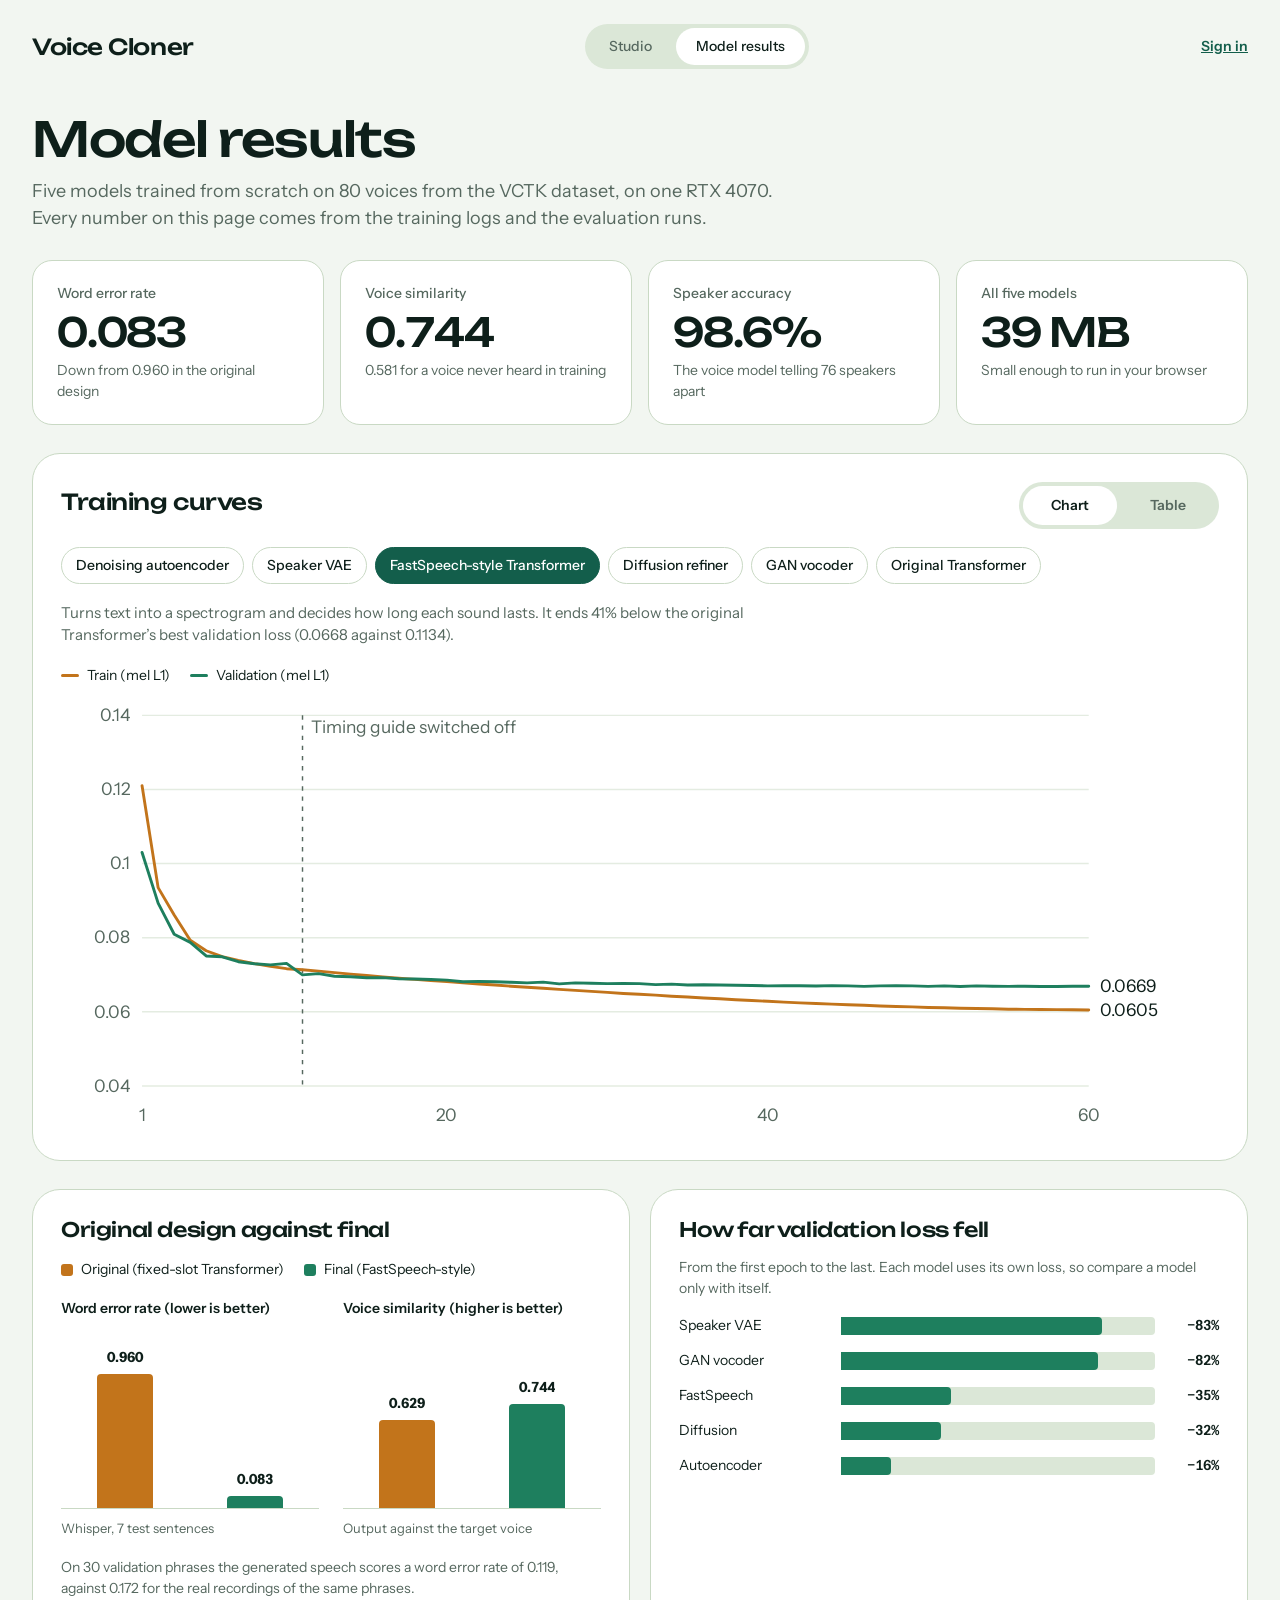
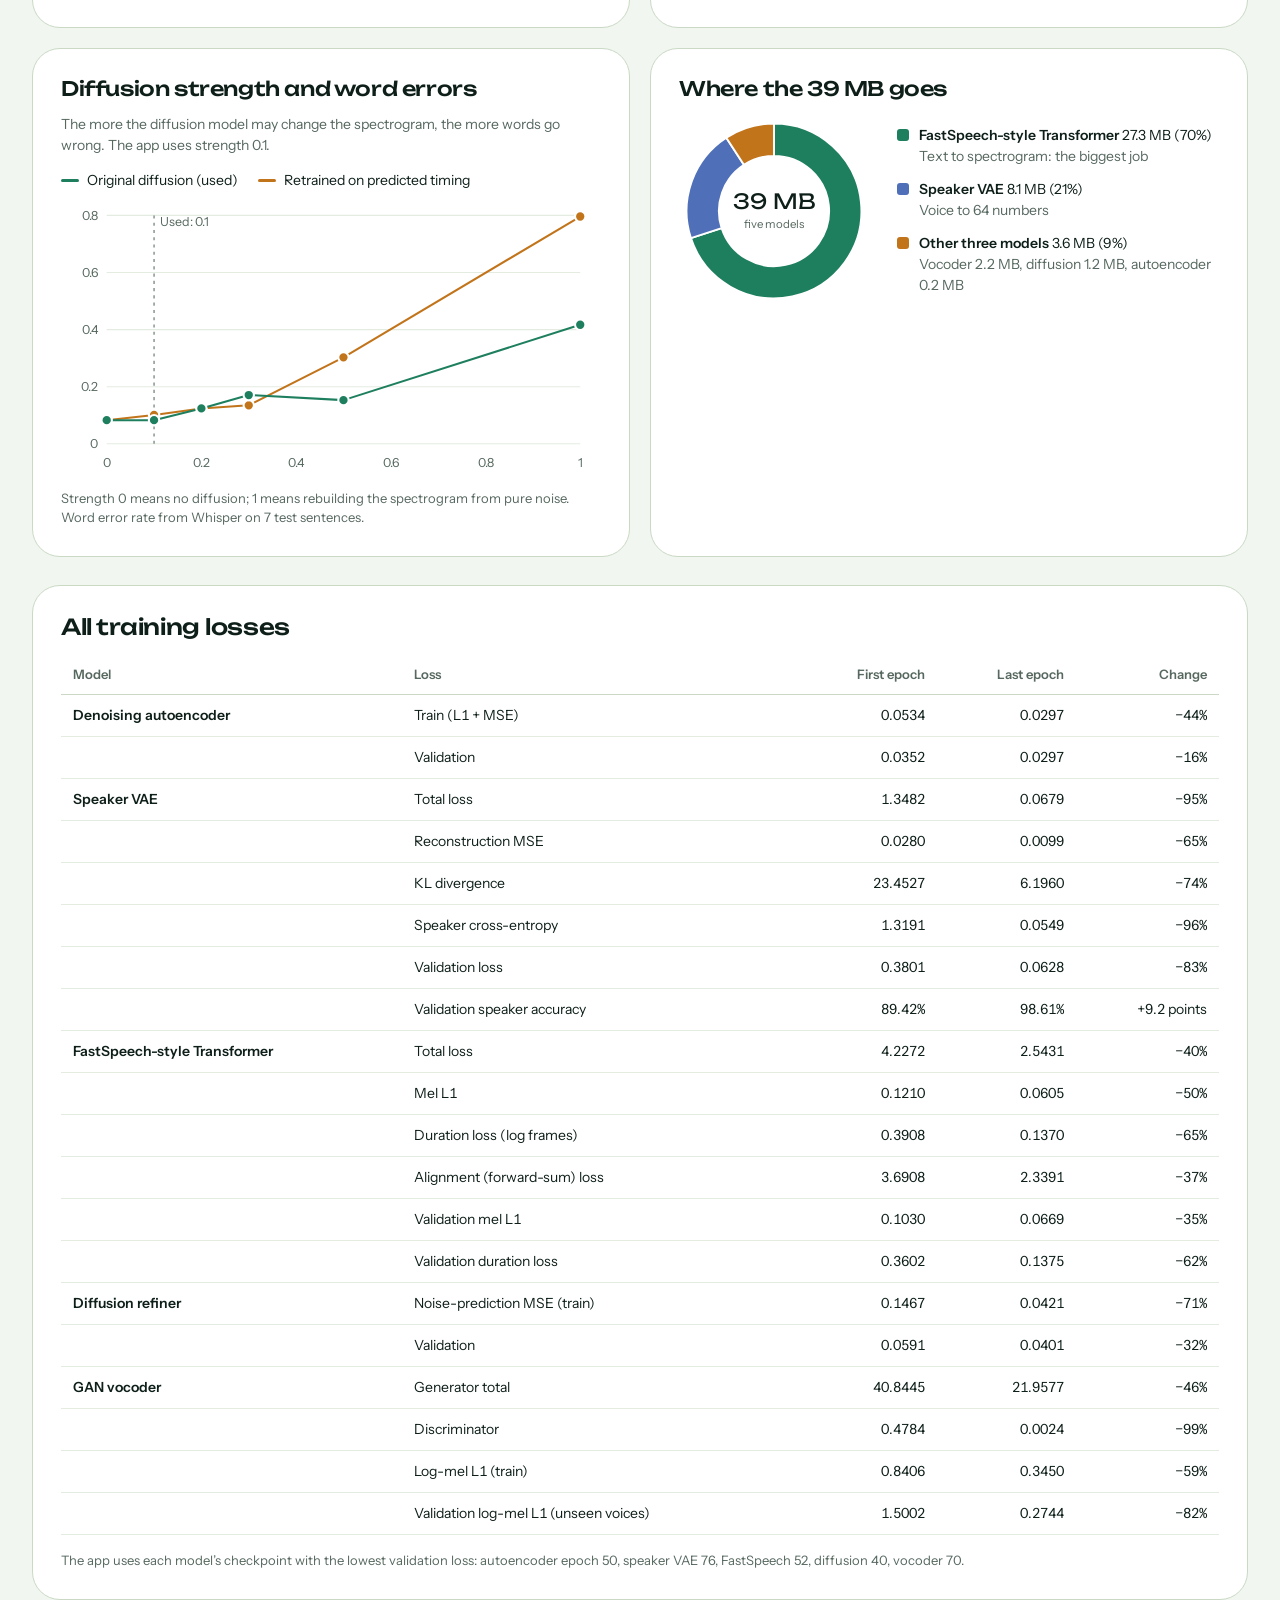
==== frontend/results.html @ 3ef568a8 "Build the Voice Cloner website: sign-in with intro, Studio, model results Three static pages on the " ====
<!doctype html>
<html lang="en">
<head>
<meta charset="utf-8">
<meta name="viewport" content="width=device-width, initial-scale=1">
<title>Model results – Voice Cloner</title>
<meta name="description" content="How the five Voice Cloner models were trained, with their training curves and evaluation.">
<link rel="icon" href="favicon.svg" type="image/svg+xml">
<link rel="preconnect" href="https://fonts.googleapis.com">
<link rel="preconnect" href="https://fonts.gstatic.com" crossorigin>
<link href="https://fonts.googleapis.com/css2?family=Instrument+Sans:wght@400;500;600&family=Unbounded:wght@500&display=swap" rel="stylesheet">
<link rel="stylesheet" href="css/style.css">
</head>
<body>
<div class="page" style="gap:28px">
  <header class="top">
    <a class="wordmark" href="studio.html">Voice Cloner</a>
    <nav class="tabs" aria-label="Main"><a href="studio.html">Studio</a><a href="results.html" aria-current="page">Model results</a></nav>
    <div class="top-actions"><a href="index.html" style="font-weight:600">Sign in</a></div>
  </header>

  <section style="display:flex;flex-direction:column;gap:12px;max-width:760px;padding-top:16px">
    <h1 style="font-size:clamp(32px,4vw,48px);line-height:1.1;letter-spacing:-0.03em">Model results</h1>
    <p class="lead">Five models trained from scratch on 80 voices from the VCTK dataset, on one RTX 4070. Every number on this page comes from the training logs and the evaluation runs.</p>
  </section>

  <section class="tiles" aria-label="Headline numbers">
    <div class="tile"><span class="label">Word error rate</span><span class="value">0.083</span><span class="note">Down from 0.960 in the original design</span></div>
    <div class="tile"><span class="label">Voice similarity</span><span class="value">0.744</span><span class="note">0.581 for a voice never heard in training</span></div>
    <div class="tile"><span class="label">Speaker accuracy</span><span class="value">98.6%</span><span class="note">The voice model telling 76 speakers apart</span></div>
    <div class="tile"><span class="label">All five models</span><span class="value">39 MB</span><span class="note">Small enough to run in your browser</span></div>
  </section>

  <section class="card" aria-labelledby="curves-h" style="display:flex;flex-direction:column;gap:18px">
    <div class="row" style="align-items:baseline">
      <h2 id="curves-h" style="font-size:22px">Training curves</h2>
      <div class="seg" role="group" aria-label="View" style="min-width:200px">
        <button type="button" id="view-chart" aria-pressed="true">Chart</button><button type="button" id="view-table" aria-pressed="false">Table</button>
      </div>
    </div>
    <div role="group" aria-label="Model" id="models" style="display:flex;flex-wrap:wrap;gap:8px"></div>
    <p class="muted" id="curve-note" style="font-size:15px;max-width:760px"></p>
    <div id="curve-chart">
      <div class="legend" id="curve-legend"></div>
      <div class="chart" id="curve" style="margin-top:12px"></div>
    </div>
    <div class="table-wrap" id="curve-table" hidden></div>
  </section>

  <div class="grid2">
    <section class="card" aria-labelledby="cmp-h" style="display:flex;flex-direction:column;gap:18px">
      <h2 id="cmp-h">Original design against final</h2>
      <div class="legend"><span><i class="sq" style="background:var(--c2)"></i>Original (fixed-slot Transformer)</span><span><i class="sq" style="background:var(--c1)"></i>Final (FastSpeech-style)</span></div>
      <div class="pairs" id="pairs"></div>
      <p class="small muted" style="font-size:14px">On 30 validation phrases the generated speech scores a word error rate of 0.119, against 0.172 for the real recordings of the same phrases.</p>
    </section>

    <section class="card" aria-labelledby="drop-h" style="display:flex;flex-direction:column;gap:16px">
      <h2 id="drop-h">How far validation loss fell</h2>
      <p class="muted" style="font-size:14px">From the first epoch to the last. Each model uses its own loss, so compare a model only with itself.</p>
      <div class="bars" id="drops"></div>
    </section>

    <section class="card" aria-labelledby="str-h" style="display:flex;flex-direction:column;gap:14px">
      <h2 id="str-h">Diffusion strength and word errors</h2>
      <p class="muted" style="font-size:14px">The more the diffusion model may change the spectrogram, the more words go wrong. The app uses strength 0.1.</p>
      <div class="legend"><span><i style="background:var(--c1)"></i>Original diffusion (used)</span><span><i style="background:var(--c2)"></i>Retrained on predicted timing</span></div>
      <div class="chart" id="strength"></div>
      <p class="small muted">Strength 0 means no diffusion; 1 means rebuilding the spectrogram from pure noise. Word error rate from Whisper on 7 test sentences.</p>
    </section>

    <section class="card" aria-labelledby="size-h" style="display:flex;flex-direction:column;gap:16px">
      <h2 id="size-h">Where the 39 MB goes</h2>
      <div style="display:flex;flex-wrap:wrap;align-items:center;gap:28px" id="donut"></div>
    </section>
  </div>

  <section class="card" aria-labelledby="all-h" style="display:flex;flex-direction:column;gap:16px">
    <h2 id="all-h" style="font-size:22px">All training losses</h2>
    <div class="table-wrap" id="all"></div>
    <p class="small muted">The app uses each model’s checkpoint with the lowest validation loss: autoencoder epoch 50, speaker VAE 76, FastSpeech 52, diffusion 40, vocoder 70.</p>
  </section>
</div>
<script type="module" src="js/results.js"></script>
</body>
</html>
---- frontend/css/style.css ----
/* Voice Cloner: one stylesheet for every page. Colours follow the device's light or dark setting. */
:root {
  --page: #F2F6F1; --surface: #FFFFFF; --sunken: #DBE7D7; --stage: #0A1F19;
  --ink: #0E1F1A; --muted: #56685F; --on-accent: #FFFFFF; --link: #135E4B;
  --line: #C9D9C4; --grid: #E4ECE1; --strong: #0E1F1A; --accent: #135E4B; --soft: #DBE7D7;
  --bright: #4CB572; --on-stage: #F2F6F1; --error: #B3261E; --rec: #D9342B;
  --c1: #1E7F5E; --c2: #C2741B; --c3: #4F6FB8;
  --display: "Unbounded", system-ui, sans-serif;
  --body: "Instrument Sans", system-ui, -apple-system, "Segoe UI", sans-serif;
  color-scheme: light;
}
@media (prefers-color-scheme: dark) {
  :root {
    --page: #0B1512; --surface: #13201B; --sunken: #1C2C25; --stage: #050D0A;
    --ink: #F2F6F1; --muted: #9DB3A8; --on-accent: #0B1512; --link: #7FD49B;
    --line: #24362E; --grid: #1E2E27; --strong: #F2F6F1; --accent: #4CB572; --soft: #16382D;
    --error: #FF8A80; --rec: #FF5A4F;
    --c1: #2E9A6E; --c2: #C8782A; --c3: #6683D6;
    color-scheme: dark;
  }
}

* { box-sizing: border-box; }
html { -webkit-text-size-adjust: 100%; }
body { margin: 0; min-height: 100vh; background: var(--page); color: var(--ink); font: 400 16px/1.5 var(--body); }
button, input, textarea, select { font: inherit; color: inherit; }
button { cursor: pointer; }
button:disabled { cursor: default; }
a { color: var(--link); }
a:hover { color: var(--ink); }
:focus-visible { outline: 2px solid var(--bright); outline-offset: 3px; }
::placeholder { color: var(--muted); }
h1, h2, h3 { margin: 0; font-family: var(--display); font-weight: 500; letter-spacing: -0.02em; line-height: 1.15; }
p { margin: 0; }
[hidden] { display: none !important; }
.sr-only { position: absolute; width: 1px; height: 1px; overflow: hidden; clip: rect(0 0 0 0); white-space: nowrap; }
.muted { color: var(--muted); }
.small { font-size: 13px; }
.num { font-variant-numeric: tabular-nums; }

/* ---------- header ---------- */
.page { max-width: 1280px; margin: 0 auto; padding: 24px 32px 72px; display: flex; flex-direction: column; gap: 24px; }
.top { display: flex; flex-wrap: wrap; align-items: center; justify-content: space-between; gap: 16px 32px; }
.wordmark { font-family: var(--display); font-weight: 500; font-size: 22px; letter-spacing: -0.02em; color: var(--ink); text-decoration: none; }
.tabs { display: flex; gap: 4px; padding: 4px; border-radius: 999px; background: var(--sunken); }
.tabs a { padding: 8px 20px; border-radius: 999px; color: var(--muted); text-decoration: none; font-weight: 500; font-size: 14px; }
.tabs a[aria-current="page"] { background: var(--surface); color: var(--ink); }
.top-actions { display: flex; align-items: center; gap: 16px; font-size: 14px; }
@media (max-width: 860px) { .tabs { order: 3; width: 100%; } .tabs a { flex: 1; text-align: center; } }

/* ---------- buttons and fields ---------- */
.btn { display: inline-flex; align-items: center; justify-content: center; gap: 10px; padding: 15px 32px; border-radius: 999px;
  border: 1.5px solid var(--accent); background: var(--accent); color: var(--on-accent); font-family: var(--display); font-weight: 500;
  font-size: 15px; text-decoration: none; position: relative; overflow: hidden; }
.btn:hover:not(:disabled) { filter: brightness(1.08); }
.btn:disabled { background: transparent; border-color: var(--line); color: var(--muted); }
.btn.busy:disabled { background: var(--accent); border-color: var(--accent); color: var(--on-accent); }
.btn .bar { position: absolute; left: 0; bottom: 0; height: 3px; width: 0; background: var(--bright); }
.btn-outline { padding: 10px 18px; border-radius: 999px; border: 1.5px solid var(--strong); background: transparent; font-size: 14px; font-weight: 600; white-space: nowrap; }
.btn-text { padding: 6px 2px; border: 0; background: transparent; color: var(--link); font-weight: 600; font-size: 14px; }
.field { display: flex; flex-direction: column; gap: 6px; }
.field label { font-size: 14px; font-weight: 500; }
.input { width: 100%; padding: 13px 16px; border-radius: 12px; border: 1px solid var(--line); background: var(--surface); font-size: 16px; }
.input:focus { outline: none; border-color: var(--accent); }
.input[aria-invalid="true"] { border-color: var(--error); }
.error { color: var(--error); font-size: 14px; }
.check { display: flex; align-items: flex-start; gap: 12px; cursor: pointer; }
.check input { flex: none; width: 20px; height: 20px; margin: 2px 0 0; accent-color: var(--accent); }
.seg { display: flex; gap: 4px; padding: 4px; border-radius: 999px; background: var(--sunken); }
.seg button { flex: 1; padding: 9px 16px; border-radius: 999px; border: 0; background: transparent; color: var(--muted); font-size: 14px; font-weight: 600; }
.seg button[aria-pressed="true"] { background: var(--surface); color: var(--ink); }
.chip { padding: 7px 14px; border-radius: 999px; border: 1px solid var(--line); background: transparent; font-size: 14px; font-weight: 500; }
.chip[aria-pressed="true"] { background: var(--accent); border-color: var(--accent); color: var(--on-accent); }

/* ---------- panels and the stage ---------- */
.card { background: var(--surface); border: 1px solid var(--line); border-radius: 28px; padding: 28px; }
.card h2 { font-size: 20px; }
.stage { position: relative; border-radius: 28px; background: var(--stage); overflow: hidden; color: var(--on-stage); }
.stage canvas { position: absolute; inset: 0; width: 100%; height: 100%; display: block; }
.plus { position: absolute; opacity: 0.45; font-size: 14px; line-height: 1; pointer-events: none; }
.plus.tl { top: 14px; left: 20px; } .plus.tr { top: 14px; right: 20px; } .plus.bl { bottom: 14px; left: 20px; } .plus.br { bottom: 14px; right: 20px; }

/* ---------- intro ---------- */
.intro { position: fixed; inset: 0; z-index: 50; background: #0A1F19; color: #F2F6F1;
  transition: clip-path 0.9s cubic-bezier(.7, 0, .2, 1), opacity 0.5s ease 0.85s; clip-path: inset(0 0 0 0 round 0); }
.intro canvas { position: absolute; inset: 0; width: 100%; height: 100%; }
.counter { position: absolute; left: 32px; bottom: 20px; display: flex; font-family: var(--display); font-weight: 500;
  font-size: clamp(72px, 13vw, 168px); line-height: 1; letter-spacing: -0.04em; }
.counter .col { display: block; height: 1em; overflow: hidden; }
.counter .strip { display: flex; flex-direction: column; transition: transform 0.5s cubic-bezier(.2, .7, .1, 1); }
.counter .strip span { display: block; height: 1em; }
.intro .status { position: absolute; right: 32px; bottom: 32px; font-size: 14px; opacity: 0.75; text-align: right; max-width: 50%; }
.intro .skip { position: absolute; top: 20px; right: 24px; padding: 8px 16px; border-radius: 999px; border: 1px solid rgba(242, 246, 241, .3); background: transparent; color: #F2F6F1; font-size: 14px; }
.fade-in { transition: opacity 0.6s ease 0.3s; }
.waiting .fade-in { opacity: 0; }

/* ---------- sign in ---------- */
.auth { min-height: 100vh; display: flex; flex-wrap: wrap; padding: 20px; gap: 20px; }
.auth .stage { flex: 1 1 520px; min-height: 360px; }
@media (max-width: 600px) { .auth { padding: 12px; } .auth .stage { min-height: 420px; } }
.auth .pitch { position: absolute; left: 28px; right: 28px; top: 72px; max-width: 560px; }
.auth .pitch h2 { font-size: clamp(34px, 4.4vw, 60px); line-height: 1.06; letter-spacing: -0.03em; }
.auth .pitch p { margin-top: 16px; font-size: 17px; opacity: 0.78; max-width: 420px; }
.auth .brand { position: absolute; top: 24px; left: 28px; font-family: var(--display); font-weight: 500; font-size: 20px; letter-spacing: -0.02em; }
.auth main { flex: 1 1 420px; display: flex; align-items: center; justify-content: center; padding: 32px 12px; }
.auth .form-wrap { width: 100%; max-width: 420px; display: flex; flex-direction: column; gap: 22px; }
.auth h1 { font-size: 32px; }
.or { display: flex; align-items: center; gap: 14px; color: var(--muted); font-size: 13px; }
.or::before, .or::after { content: ""; flex: 1; height: 1px; background: var(--line); }
.pass { position: relative; }
.pass .input { padding-right: 76px; }
.pass button { position: absolute; right: 6px; top: 50%; transform: translateY(-50%); padding: 8px 12px; border: 0; border-radius: 8px; background: transparent; color: var(--link); font-size: 13px; font-weight: 600; }
.auth .foot { border-top: 1px solid var(--line); padding-top: 18px; display: flex; flex-direction: column; gap: 8px; font-size: 14px; color: var(--muted); }

/* ---------- studio ---------- */
.studio-stage { height: clamp(300px, 42vw, 460px); }
.stage-bar { position: absolute; left: 24px; right: 24px; bottom: 20px; display: flex; flex-wrap: wrap; align-items: center; justify-content: space-between; gap: 12px; }
.stage-bar .status { font-size: 14px; font-weight: 500; opacity: 0.85; }
.player { display: flex; align-items: center; gap: 14px; }
.play { width: 48px; height: 48px; border-radius: 50%; border: 0; background: #F2F6F1; color: #0A1F19; display: grid; place-items: center; }
.play:disabled { opacity: 0.4; }
.dl { padding: 12px 18px; border-radius: 999px; border: 1px solid rgba(242, 246, 241, .35); color: #F2F6F1; text-decoration: none; font-size: 14px; font-weight: 500; }
.dl[aria-disabled="true"] { opacity: 0.4; pointer-events: none; }
.dl:hover { color: #FFFFFF; border-color: #F2F6F1; }
.workarea { display: flex; flex-wrap: wrap; gap: 24px; align-items: flex-start; }
.script { flex: 999 1 560px; min-width: 0; display: flex; flex-direction: column; gap: 16px; }
.script textarea { width: 100%; min-height: 200px; resize: vertical; border: 1px solid var(--line); border-radius: 12px; background: var(--page); padding: 18px 20px; font-size: 22px; line-height: 1.45; }
.script textarea:focus { outline: none; border-color: var(--accent); }
.row { display: flex; flex-wrap: wrap; align-items: center; justify-content: space-between; gap: 12px 24px; }
.speed { display: flex; align-items: center; gap: 12px; font-size: 14px; font-weight: 500; }
.speed input { width: 160px; accent-color: var(--accent); }
.voices { flex: 1 1 360px; min-width: 0; padding: 20px; display: flex; flex-direction: column; gap: 10px; }
.search { display: flex; align-items: center; gap: 10px; padding: 10px 14px; border-radius: 12px; background: var(--sunken); }
.search input { flex: 1; min-width: 0; border: 0; background: transparent; padding: 2px 0; font-size: 15px; outline: none; }
.group { margin: 6px 8px 0; font-size: 13px; color: var(--muted); }
.voice-list { display: flex; flex-direction: column; gap: 2px; max-height: 340px; overflow-y: auto; }
.voice { display: flex; align-items: center; gap: 12px; padding: 6px 8px; border-radius: 12px; }
.voice.on { background: var(--soft); }
.voice .pv { flex: none; width: 36px; height: 36px; border-radius: 50%; border: 1px solid var(--line); background: transparent; display: grid; place-items: center; }
.voice .pick { flex: 1; min-width: 0; display: flex; flex-direction: column; align-items: flex-start; padding: 6px 0; border: 0; background: transparent; text-align: left; }
.voice .name { font-size: 14px; font-weight: 500; }
.voice .detail { font-size: 13px; color: var(--muted); }
.voice .tick { flex: none; margin-right: 6px; color: var(--link); }
.add-box { display: flex; flex-wrap: wrap; align-items: center; justify-content: space-between; gap: 12px; padding: 12px; border-radius: 12px; border: 1.5px dashed var(--line); }

/* add your voice panel */
.scrim { position: fixed; inset: 0; z-index: 30; background: rgba(5, 13, 10, .45); }
.panel { position: fixed; top: 0; right: 0; bottom: 0; z-index: 31; width: min(460px, 100%); background: var(--surface); border-left: 1px solid var(--line);
  padding: 28px; display: flex; flex-direction: column; gap: 18px; overflow-y: auto; animation: slide .45s cubic-bezier(.2, .7, .1, 1); }
@keyframes slide { from { transform: translateX(40px); opacity: 0; } to { transform: none; opacity: 1; } }
@keyframes up { from { transform: translateY(40px); opacity: 0; } to { transform: none; opacity: 1; } }
@media (max-width: 600px) { .panel { top: auto; left: 0; width: 100%; max-height: 92vh; border-radius: 24px 24px 0 0; border-left: 0; border-top: 1px solid var(--line); animation-name: up; } }
.panel h2 { font-size: 22px; }
.close { width: 44px; height: 44px; border-radius: 50%; border: 1px solid var(--line); background: transparent; display: grid; place-items: center; }
.passage { margin: 0; padding: 20px 22px; border-radius: 12px; background: var(--sunken); font-size: 20px; line-height: 1.6; }
.rec { display: inline-flex; align-items: center; gap: 10px; padding: 12px 22px 12px 18px; border-radius: 999px; border: 1.5px solid var(--line); background: var(--surface); font-size: 15px; font-weight: 600; }
.rec .dot { width: 12px; height: 12px; border-radius: 50%; background: var(--rec); }
.rec[aria-pressed="true"] { border-color: var(--rec); }
.rec[aria-pressed="true"] .dot { border-radius: 3px; animation: pulse 1s ease-in-out infinite; }
@keyframes pulse { 50% { opacity: .35; } }
.meter { position: relative; height: 6px; border-radius: 3px; background: var(--sunken); }
.meter span { position: absolute; left: 0; top: 0; bottom: 0; border-radius: 3px; background: var(--accent); width: 0; }
.meter i { position: absolute; left: 25%; top: -4px; width: 1.5px; height: 14px; background: var(--muted); }
.drop { display: flex; flex-direction: column; align-items: center; gap: 6px; padding: 32px 20px; border-radius: 16px; border: 1.5px dashed var(--line); text-align: center; cursor: pointer; }
.drop:focus-within { outline: 2px solid var(--bright); outline-offset: 3px; }
.checks { list-style: none; margin: 0; padding: 14px 16px; border-radius: 12px; background: var(--soft); display: flex; flex-direction: column; gap: 8px; font-size: 14px; }
.checks li { display: flex; align-items: center; gap: 10px; }
.checks li.warn { color: var(--error); }

/* ---------- results ---------- */
.lead { font-size: 18px; color: var(--muted); max-width: 760px; }
.tiles { display: grid; grid-template-columns: repeat(auto-fit, minmax(230px, 1fr)); gap: 16px; }
.tile { background: var(--surface); border: 1px solid var(--line); border-radius: 20px; padding: 22px 24px; display: flex; flex-direction: column; gap: 6px; }
.tile .label { font-size: 14px; font-weight: 500; color: var(--muted); }
.tile .value { font-family: var(--display); font-weight: 500; font-size: 40px; line-height: 1.1; letter-spacing: -0.03em; font-variant-numeric: tabular-nums; }
.tile .note { font-size: 14px; color: var(--muted); }
.grid2 { display: grid; grid-template-columns: repeat(auto-fit, minmax(min(460px, 100%), 1fr)); gap: 20px; }
.legend { display: flex; flex-wrap: wrap; gap: 20px; font-size: 14px; }
.legend span { display: inline-flex; align-items: center; gap: 8px; }
.legend i { width: 18px; height: 3px; border-radius: 2px; }
.legend i.sq { width: 12px; height: 12px; border-radius: 3px; }
.chart { position: relative; }
.chart svg { width: 100%; height: auto; display: block; overflow: visible; }
.tip { position: absolute; top: 8px; pointer-events: none; background: var(--ink); color: var(--page); border-radius: 10px; padding: 8px 12px; font-size: 13px; line-height: 1.45; white-space: nowrap; font-variant-numeric: tabular-nums; }
.table-wrap { overflow-x: auto; }
table { border-collapse: collapse; width: 100%; font-size: 14px; font-variant-numeric: tabular-nums; }
th { text-align: left; font-weight: 600; color: var(--muted); font-size: 13px; padding: 10px 12px; border-bottom: 1px solid var(--line); white-space: nowrap; }
td { padding: 10px 12px; border-bottom: 1px solid var(--grid); }
td.r, th.r { text-align: right; }
.bars { display: flex; flex-direction: column; gap: 14px; }
.hbar { display: grid; grid-template-columns: 150px minmax(0, 1fr) 52px; align-items: center; gap: 12px; font-size: 14px; }
.hbar .track { height: 18px; background: var(--sunken); border-radius: 0 4px 4px 0; }
.hbar .fill { display: block; height: 100%; background: var(--c1); border-radius: 0 4px 4px 0; }
.pairs { display: grid; grid-template-columns: repeat(2, minmax(0, 1fr)); gap: 24px; }
.vbars { height: 180px; display: flex; align-items: flex-end; gap: 2px; border-bottom: 1px solid var(--line); }
.vbars div { flex: 1; display: flex; flex-direction: column; align-items: center; justify-content: flex-end; height: 100%; gap: 6px; }
.vbars b { font-size: 14px; font-variant-numeric: tabular-nums; }
.vbars span { width: 100%; max-width: 56px; border-radius: 4px 4px 0 0; }

@media (max-width: 600px) {
  .page { padding: 16px 16px 56px; }
  .card { padding: 20px; border-radius: 22px; }
  .script textarea { font-size: 19px; min-height: 160px; }
  .hbar { grid-template-columns: 100px minmax(0, 1fr) 48px; }
}
@media (prefers-reduced-motion: reduce) { *, *::before, *::after { transition: none !important; animation: none !important; } }
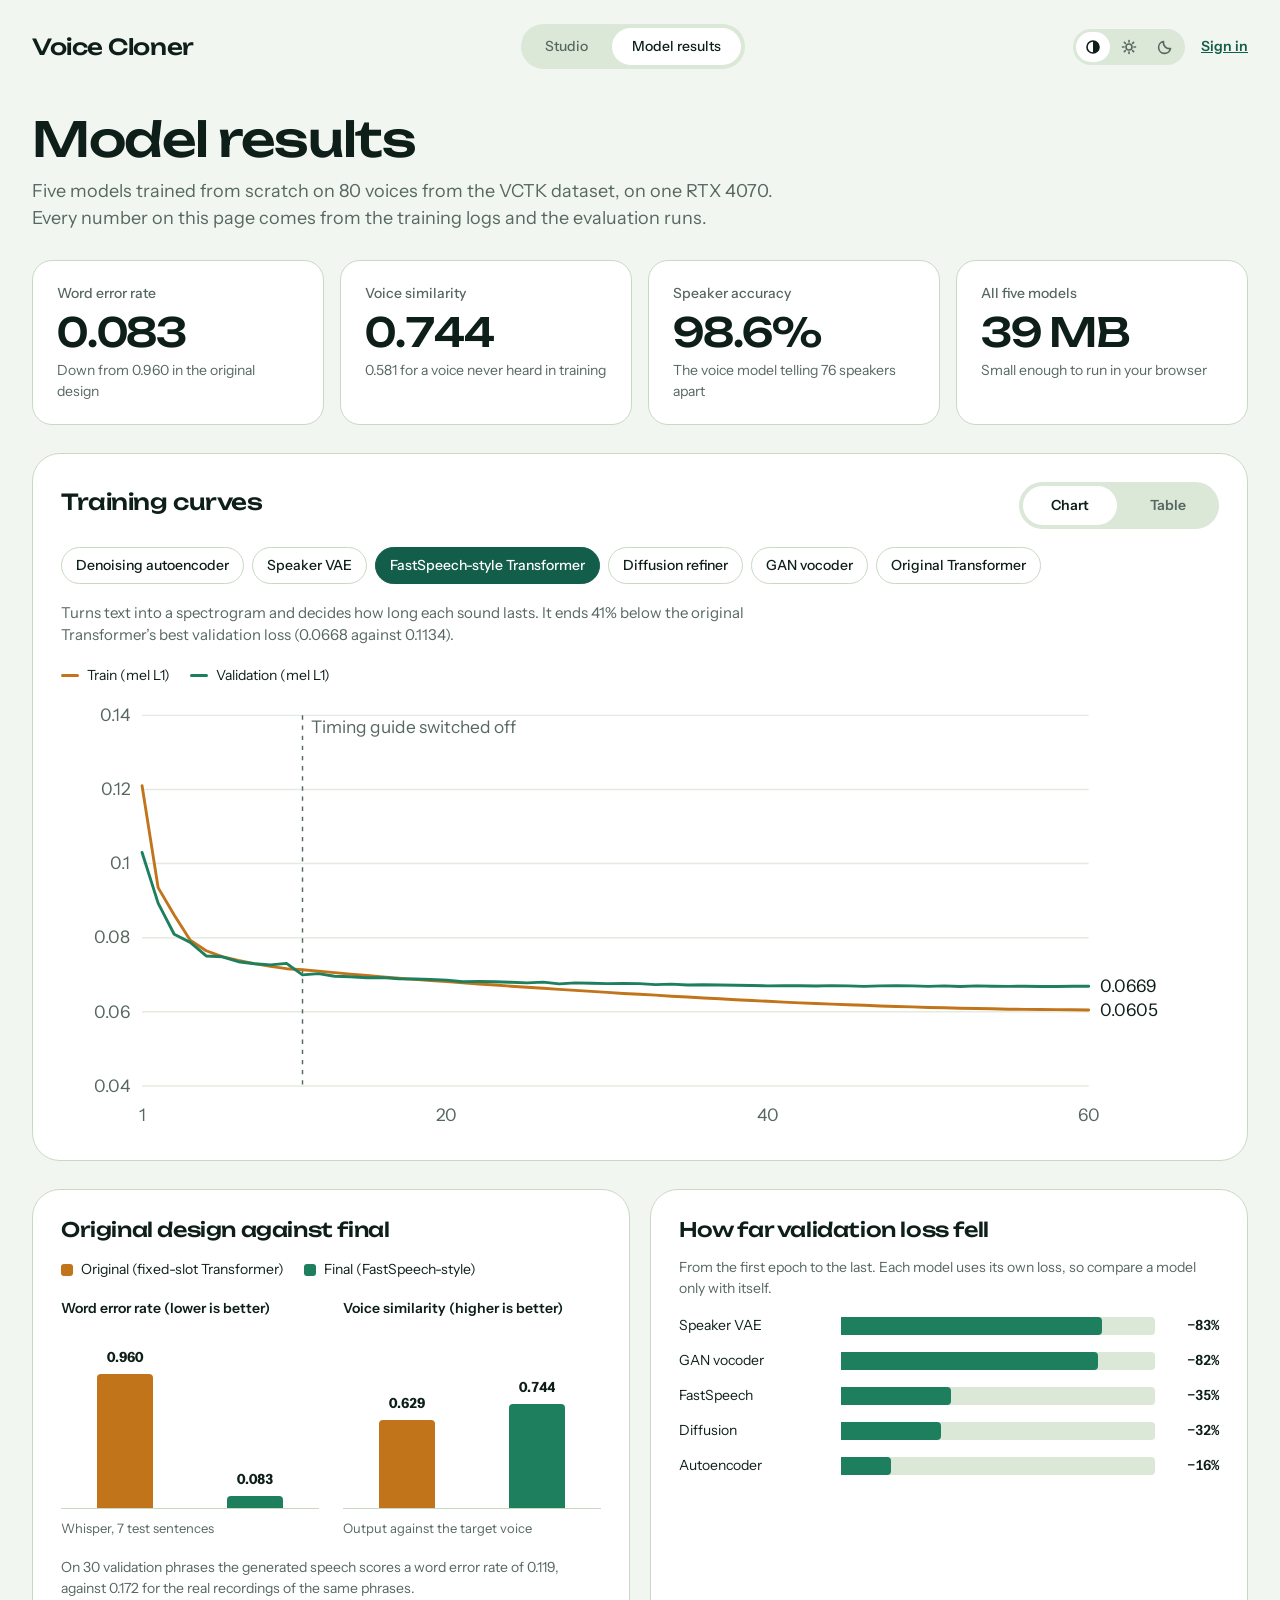
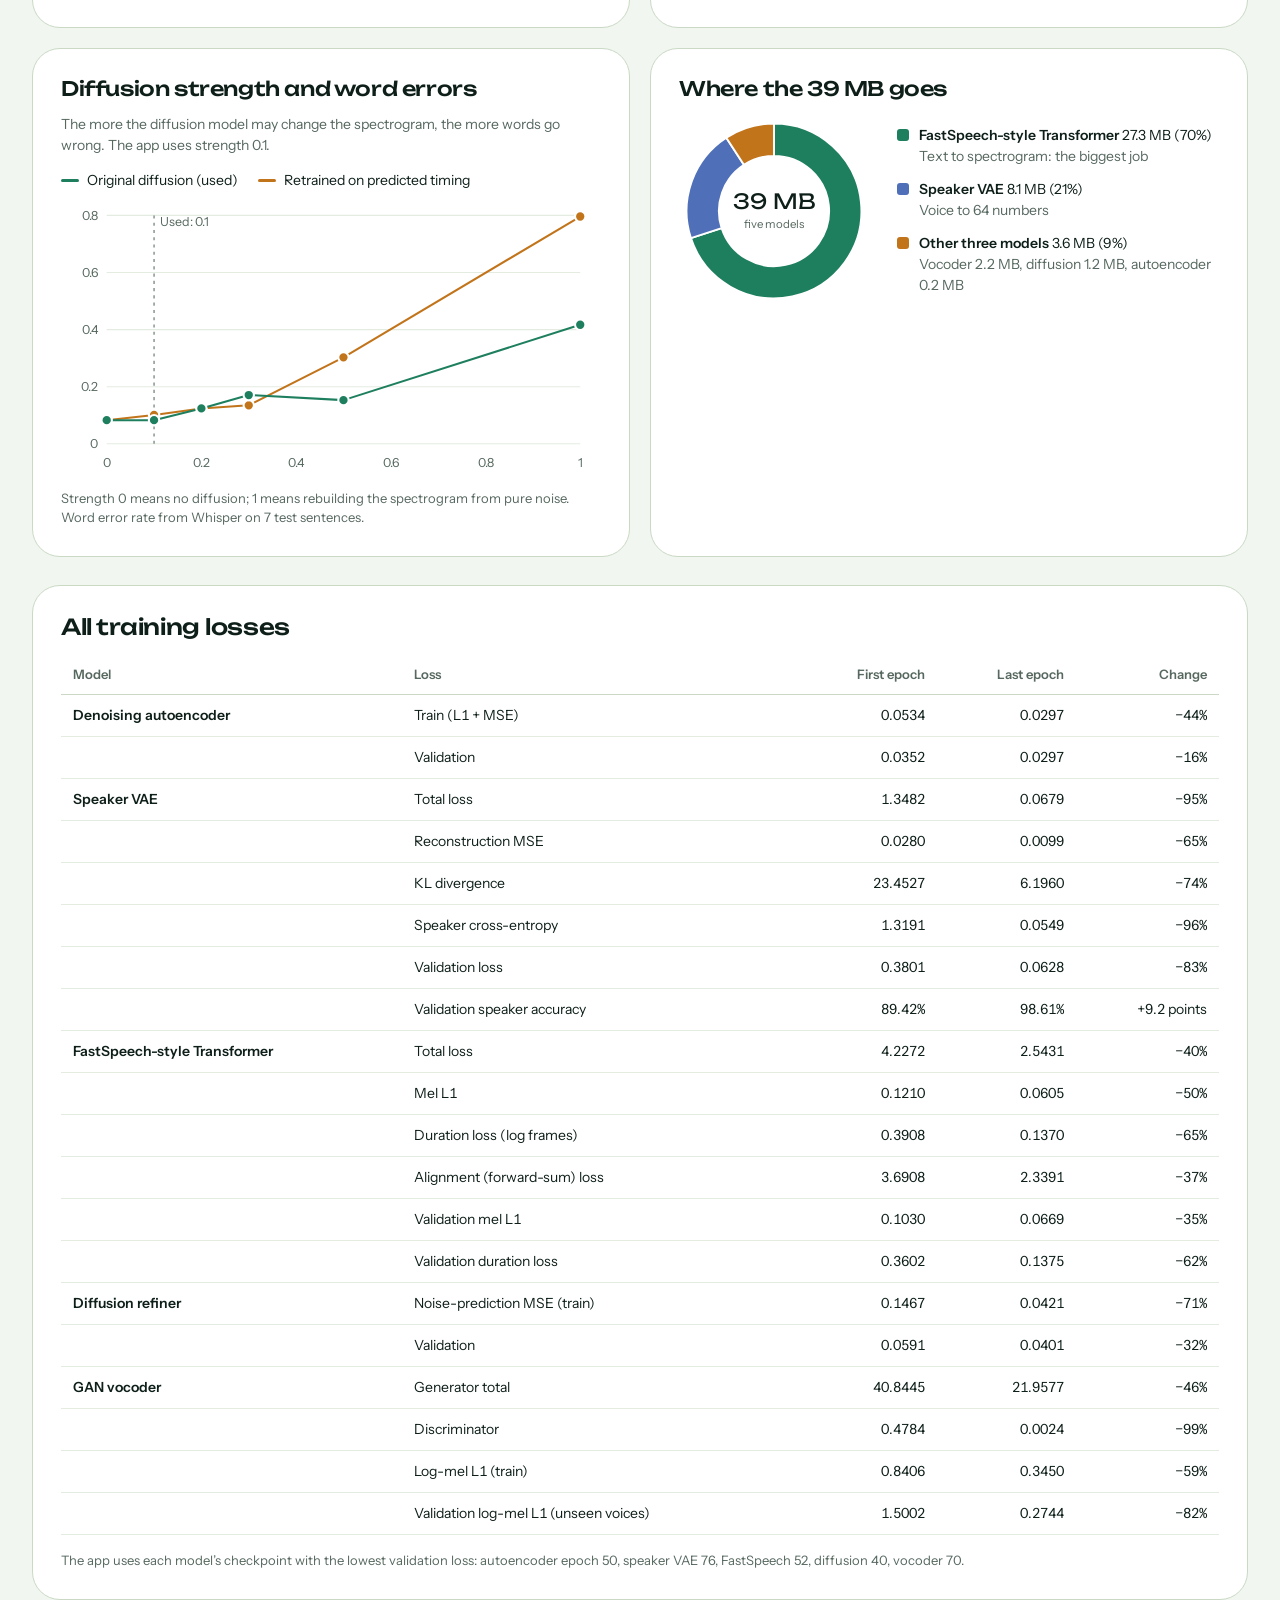
==== commit 9b99686d: "Add an Auto / Light / Dark switch to every page js/theme.js applies the choice before the page draws" ====
--- a/frontend/results.html
+++ b/frontend/results.html
@@ -10,13 +10,14 @@
 <link rel="preconnect" href="https://fonts.gstatic.com" crossorigin>
 <link href="https://fonts.googleapis.com/css2?family=Instrument+Sans:wght@400;500;600&family=Unbounded:wght@500&display=swap" rel="stylesheet">
 <link rel="stylesheet" href="css/style.css">
+<script src="js/theme.js"></script>
 </head>
 <body>
 <div class="page" style="gap:28px">
   <header class="top">
     <a class="wordmark" href="studio.html">Voice Cloner</a>
     <nav class="tabs" aria-label="Main"><a href="studio.html">Studio</a><a href="results.html" aria-current="page">Model results</a></nav>
-    <div class="top-actions"><a href="index.html" style="font-weight:600">Sign in</a></div>
+    <div class="top-actions"><div class="theme"></div><a href="index.html" style="font-weight:600">Sign in</a></div>
   </header>
 
   <section style="display:flex;flex-direction:column;gap:12px;max-width:760px;padding-top:16px">
--- a/frontend/css/style.css
+++ b/frontend/css/style.css
@@ -1,4 +1,5 @@
-/* Voice Cloner: one stylesheet for every page. Colours follow the device's light or dark setting. */
+/* Voice Cloner: one stylesheet for every page. js/theme.js sets data-theme on <html> to "light" or "dark"
+   (from the visitor's choice, or the device's setting when the choice is Auto). */
 :root {
   --page: #F2F6F1; --surface: #FFFFFF; --sunken: #DBE7D7; --stage: #0A1F19;
   --ink: #0E1F1A; --muted: #56685F; --on-accent: #FFFFFF; --link: #135E4B;
@@ -9,16 +10,20 @@
   --body: "Instrument Sans", system-ui, -apple-system, "Segoe UI", sans-serif;
   color-scheme: light;
 }
-@media (prefers-color-scheme: dark) {
-  :root {
-    --page: #0B1512; --surface: #13201B; --sunken: #1C2C25; --stage: #050D0A;
-    --ink: #F2F6F1; --muted: #9DB3A8; --on-accent: #0B1512; --link: #7FD49B;
-    --line: #24362E; --grid: #1E2E27; --strong: #F2F6F1; --accent: #4CB572; --soft: #16382D;
-    --error: #FF8A80; --rec: #FF5A4F;
-    --c1: #2E9A6E; --c2: #C8782A; --c3: #6683D6;
-    color-scheme: dark;
-  }
+:root[data-theme="dark"] {
+  --page: #0B1512; --surface: #13201B; --sunken: #1C2C25; --stage: #050D0A;
+  --ink: #F2F6F1; --muted: #9DB3A8; --on-accent: #0B1512; --link: #7FD49B;
+  --line: #24362E; --grid: #1E2E27; --strong: #F2F6F1; --accent: #4CB572; --soft: #16382D;
+  --error: #FF8A80; --rec: #FF5A4F;
+  --c1: #2E9A6E; --c2: #C8782A; --c3: #6683D6;
+  color-scheme: dark;
 }
+
+/* the Auto / Light / Dark switch */
+.theme { display: inline-flex; gap: 2px; padding: 3px; border-radius: 999px; background: var(--sunken); }
+.theme button { display: grid; place-items: center; width: 34px; height: 30px; border: 0; border-radius: 999px; background: transparent; color: var(--muted); }
+.theme button[aria-pressed="true"] { background: var(--surface); color: var(--ink); }
+.theme svg { width: 16px; height: 16px; }
 
 * { box-sizing: border-box; }
 html { -webkit-text-size-adjust: 100%; }
